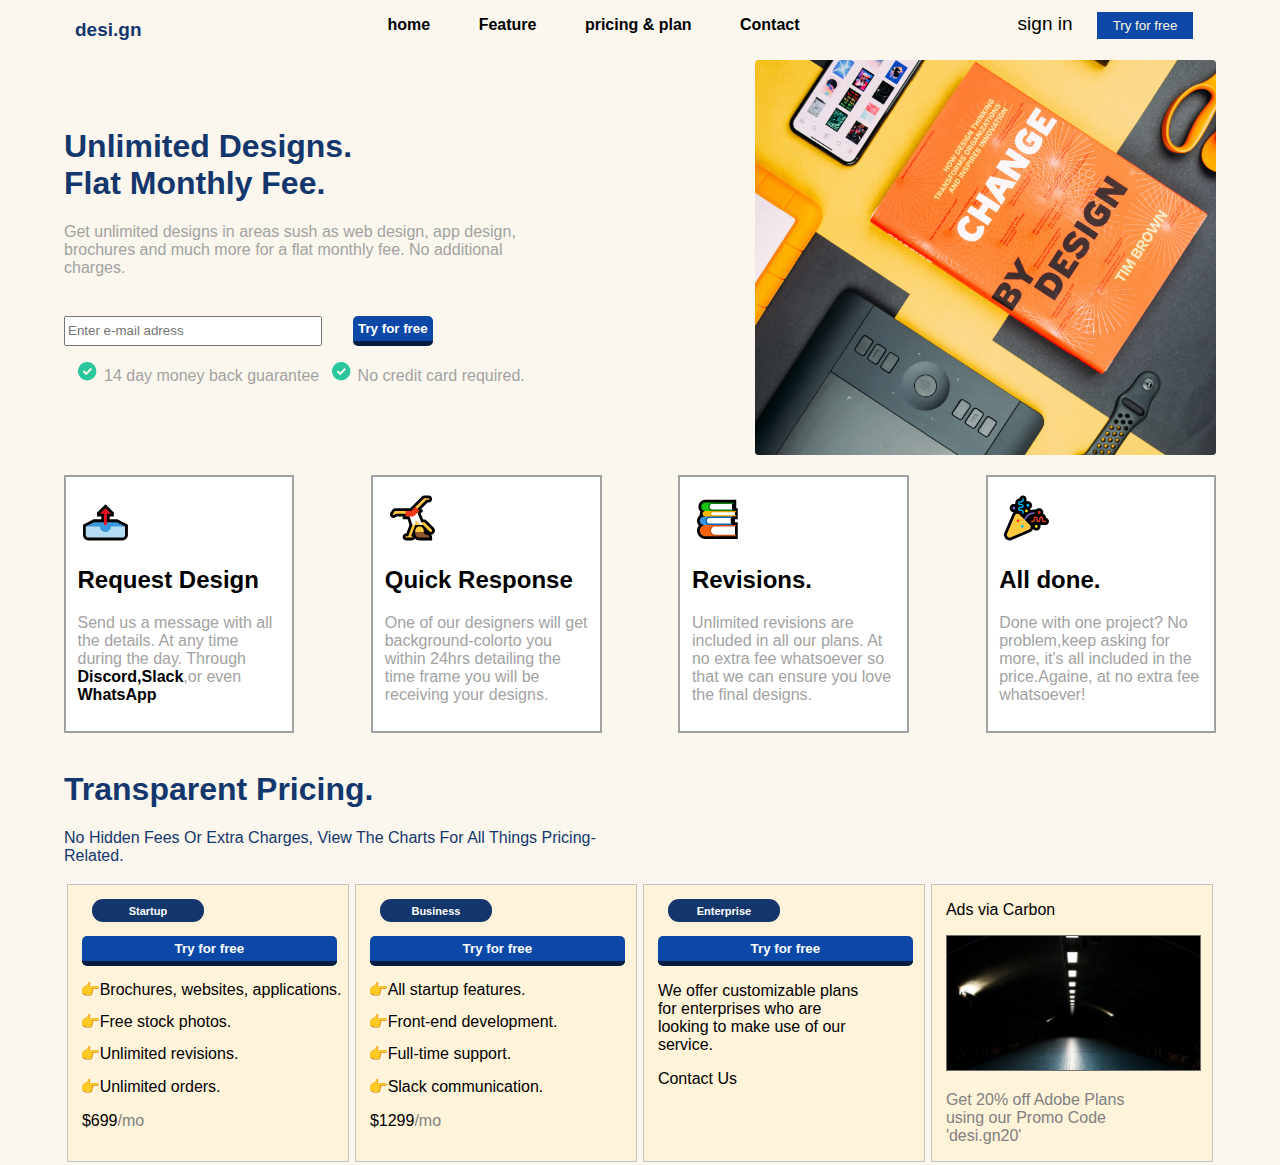
==== index.html @ df1950d9 "add header" ====
<!DOCTYPE html>
<html lang="en">

<head>
  <meta charset="UTF-8" />
  <meta http-equiv="X-UA-Compatible" content="IE=edge" />
  <meta name="viewport" content="width=device-width, initial-scale=1.0" />
  <title>Home</title>
  <link rel="stylesheet" href="Style.css" />
  <style>
    body {
      font-family: "Karla", sans-serif;
      background-color: #fbf7ee;
    }
  </style>
</head>

<body>
  <header>
    <div class="header-all">
      <p class="header-p"><b>desi.gn</b></p>
   
      <ul class="header-ul">
          <li><a href="">home</a></li>
          <li><a href="">Feature</a></li>
          <li><a href="">pricing & plan</a></li>
          <li><a href="">Contact</a></li>
      </ul>


<div class="header-button">
  <a class="header-link" href="#">sign in</a>
 <button class="header-b2">Try for free</button>
</div>

</div>
  </header>
  <main>
    <!-- Start first-half -->
    <div class="first-half">
      <div class="section1">
        <div class="box1">
          <div class="fh-p">
            <h1 class="headers">
              unlimited designs. <br />
              flat monthly fee.
            </h1>
            <p>
              Get unlimited designs in areas sush as web design, app design,
              brochures and much more for a flat monthly fee. No additional
              charges.
            </p>
          </div>

          <form action="">

            <input type="email" name="email_client" id="email" placeholder="Enter e-mail adress" />


            <input type="button" value="Try for free" class="btn" />
          </form>

          <div class="hint">
            <ul>
              <li>14 day money back guarantee</li>
              <li>No credit card required.</li>
            </ul>
          </div>
        </div>
        <div class="box2">
          <img src="images/BGHero.png" alt="design" />
        </div>
      </div>
      <div class="section2">
        <div class="card">
          <ul>
            <li>
              <img src="images\📤.png" alt="request" />
            </li>
            <li>
              <h2>Request Design</h2>
            </li>
            <li>
              <p class="fh-p">
                Send us a message with all the details. At any time during the
                day. Through <b>Discord,Slack</b>,or even <b>WhatsApp</b>
              </p>
            </li>
          </ul>
        </div>
        <div class="card">
          <ul>
            <li>
              <img src="images\🤸.png" alt="quick" />
            </li>
            <li>
              <h2>Quick Response</h2>
            </li>
            <li>
              <p class="fh-p">
                One of our designers will get background-colorto you within
                24hrs detailing the time frame you will be receiving your
                designs.
              </p>
            </li>
          </ul>
        </div>
        <div class="card">
          <ul>
            <li>
              <img src="images\📚.png" alt="revision" />
            </li>
            <li>
              <h2>Revisions.</h2>
            </li>
            <li>
              <p class="fh-p">
                Unlimited revisions are included in all our plans. At no extra
                fee whatsoever so that we can ensure you love the final
                designs.
              </p>
            </li>
          </ul>
        </div>
        <div class="card">
          <ul>
            <li>
              <img src="images\🎉.png" alt="Done" />
            </li>
            <li>
              <h2>All done.</h2>
            </li>
            <li>
              <p class="fh-p">
                Done with one project? No problem,keep asking for more, it's
                all included in the price.Againe, at no extra fee whatsoever!
              </p>
            </li>
          </ul>
        </div>
      </div>
    </div>
    <!-- end first second-half -->

    <div class="headers">
      <h1>Transparent Pricing.</h1>
      <p>
        No hidden fees or extra charges, view the charts for all things
        pricing-<br />related.
      </p>
    </div>
    <div class="second-half">
      <div class="Card Card1">
        <h3 class="Startup tcard ">Startup</h3>
        <button class="Try-for-free btn">Try for free</button>
        <ul>
          <li> &#128073Brochures, websites, applications.</li>
          <li> &#128073Free stock photos.</li>
          <li> &#128073Unlimited revisions.</li>
          <li> &#128073Unlimited orders.</li>
        </ul>
        <p>$699<span>/mo</span></p>
      </div>
      <div class="Card Card2">
        <h3 class="Startup tcard">Business</h3>
        <button class="Try-for-free btn">Try for free</button>
        <ul>
          <li>&#128073All startup features.</li>
          <li>&#128073Front-end development.</li>
          <li>&#128073Full-time support.</li>
          <li>&#128073Slack communication.</li>
        </ul>
        <p>$1299<span>/mo</span></p>
      </div>
      <div class="Card Card3">
        <h3 class="Startup tcard ">Enterprise</h3>
        <button class="Try-for-free btn">Try for free</button>
        <p>We offer customizable plans <br>
          for enterprises who are <br>
          looking to make use of our <br>
          service. </p>
        <p>Contact Us</p>
      </div>
      <div class="Card Card4">
        <div>
          <p>Ads via Carbon</p>
          <img src="images/ads.png" alt="">
          <p class="last-card">Get 20% off Adobe Plans<br>
            using our Promo Code<br>
            'desi.gn20'</p>
        </div>
      </div>
    </div>
    <!-- end second-half -->
  </main>
  <footer></footer>
</body>

</html>
---- Style.css ----
body {
  background-color: #fbf7ee;
}
.cmain-form {
  background-color: rgb(233, 222, 158);
}
.cmain-label {
  padding: 10px;
}
.cmain-label1 {
  padding-top: 40px;
  display: grid;
}
.cmain-label2 {
  display: grid;
  grid-template-columns: 1fr 1fr;
  grid-template-rows: 1fr;
}
.cmain-label3 {
  display: grid;
  padding-top: 10px;
}
.cmain-label4 {
  display: grid;
  padding-top: 10px;
}
.cmain-envoyer {
  background-color: deepskyblue;
  text-align: center;
  font-family: "Lucida Sans", "Lucida Sans Regular", "Lucida Grande",
    "Lucida Sans Unicode", Geneva, Verdana, sans-serif;
  font-weight: bolder;
  padding: 3px;
  margin-top: 10px;
}
.cmain {
  grid-template-columns: 1fr 1fr;
  grid-template-rows: 500px;
  display: grid;
  border: 1px solid black;
  width: 80%;
  margin: 0 auto;
}
@media (max-width: 500px){
    .cmain {
        grid-template-columns: 1fr ;
        grid-template-rows: 1fr 1fr;
        display: grid;
        border: 1px solid black;
        width: 100%;
        margin: 0 auto;
    }
    .cmain-contactus {
        background-color: rgb(255, 255, 255);
        padding: 20px ; 
        text-align: center;
        grid-row: 3;
        grid-column: 1;
        text-align: left;
    }
    
    /* .cmain-form {
        grid-row: 1;
        grid-column: 1;
        
    } */
}
.cmain-img {
  margin-top: 10px;
}
.cmain-img3 {
  margin-top: 10px;
}
.cmain-paragraphe {
  font-size: 110%;
  font-family: "Lucida Sans", "Lucida Sans Regular", "Lucida Grande",
    "Lucida Sans Unicode", Geneva, Verdana, sans-serif;
  font-weight: bolder;
  color: rgb(63, 30, 207);
}
.cmain-contactus{
    /* padding-top: 80px; */
}
.cmain-contactus {
  padding-top: 80px;
}
.cmain-icon {
  padding: 10px 20px;
  display: grid;
  grid-template-columns: 1fr 6fr;
}
.cmain-contactus {
    background-color: rgb(255, 255, 255);
    padding: 20px ; 
    text-align: center;
    grid-row: 1;
    grid-column: 1;
    text-align: left;
}
.cmain-contact {
  background-color: rgb(255, 255, 255);
  padding: 20px;
  text-align: center;
  grid-row: 1;
  grid-column: 1;
  text-align: left;
}

/* start second-half */
.second-half-p h1 {
  color: #13366d;
}
.second-half-p p {
  color: #a2a2a2;
}
.second-half {
  display: grid;
  grid-template-columns: repeat(4, 19%);
  justify-content: space-between;
}
.second-half .Card {
  border: 1px solid #c2c2c2;
  margin: 1%;
  background-color: #fff3d9;
}
.Card span {
  color: gray;
}
.Startup {
  border-radius: 5px;
  margin-left: 10%;
  margin-top: 5%;
  color: white;
}
.Try-for-free {
  width: 91%;
  margin-top: 5%;
  margin-left: 5%;
  display: block;
  color: #13366d;
  border-radius: 6px;
}
.Try-for-free:hover {
  color: #13366d;
  background-color: #fff3d9;
  border: 2px solid #13366d;
}
.Card ul {
  list-style-type: none;
  margin-top: 5%;
}
.Card li {
  margin-top: 5%;
  margin-left: -2%;
}
.tcard {
  background-color: #13366d;
  width: 40%;
  padding: 2%;
  border-radius: 11px;
  text-align: center;
  font-size: 11px;
  margin-left: 11px;
}
.Card1 p {
  margin-left: 12%;
}
.Card2 p {
  margin-left: 15%;
}
.Card p {
  margin-left: 5%;
}
.Card4 img {
  margin-left: 5%;
  width: 91%;
}

/* end second-half */
.second-half-p h1{
    color: #13366D;
    }
    .second-half-p p{
        color: #A2A2A2;
    }
    .second-half{
        display: grid;
        /* grid-template-columns: repeat(4,19%); */
        grid-template-columns: repeat(auto-fill,minmax(280px,1fr));

        justify-content: space-between;
      
    }
    .second-half .Card{
    border: 1px solid #C2C2C2;
    margin: 1%;
    background-color: #FFF3D9;
    }
    .Card span{
    color: gray;
    }
     .Startup{
     border-radius:5px;
     margin-left:10%;
     margin-top:5%;
     color:white;
    }
    .Try-for-free{   
      width:91%;
        margin-top:5%;
        margin-left:5%;
        display:block;
        color:#13366D;
        border-radius: 6px;
    }
    .Try-for-free:hover{
        color: #13366D;
        background-color:#FFF3D9;
        border: 2px solid #13366D; 
    }
    .Card ul{
        list-style-type: none;
        margin-top: 5%; 
        padding-left: 17px; 
        }
    .Card li{
        margin-top: 5%;
        /* margin-left:-15%; */
       
        }
    .tcard{
        background-color: #13366D;
        width: 40%;
        padding: 2%;
        border-radius: 11px;
        text-align: center;
        font-size: 11px;
        margin-left: 24px;
    }
    .Card1 p {
        margin-left: 12%;
             }
    .Card2 p
        {    
         margin-left: 15%;
        }
        .Card p
        { 
            margin-left: 5%;
             
        }
    .Card .last-card
        { 
            margin-left: 5%;
             color: grey;
        }
    .Card4 img{ 
        margin-left:5%;  
        width: 91%;
         }
    
    /* end second-half */

/* start first half */
.headers {
  color: #13366d;
  text-transform: capitalize;
}

main {
  width: 90%;
  margin: 0 auto;
  /* font-size: .5em; */
}
.first-half .section1 {
  display: flex;
  justify-content: space-between;
}
.first-half .box1 {
  /* width: 40%; */
  display: flex;
  flex-direction: column;
  margin-top: 4%;
  /* align-items: center; */
}
.first-half .box2 {
  /* width: 40%; */
}
.first-half .box2 img {
  width: 100%;

}
/* formulaire */
.first-half form {
  display: flex;
  justify-content: space-between;
  width: 80%;
}
.first-half input[type="email"] {
  min-width: 70%;
}

.fh-p {
  color: #a2a2a2;
}
.box1 .fh-p {
  margin-bottom: 5%;
}
.first-half #email {
  margin-right: 5%;
}
.btn {
  background-color: #0b48a8;
  color: white;
  font-weight: 700;
  padding: 5px;
  border: unset;
  border-bottom: 5px solid #041c40;
  border-radius: 5px;
}

.first-half .box1 ul {
  color: #a2a2a2;
  list-style-image: url("Checkmark.png");
  display: flex;
  flex-wrap: wrap;
  justify-content: space-between;
}

.first-half .section2 {
  display: flex;
  justify-content: space-between;
  flex-wrap: wrap;
}

.first-half .card ul {
  list-style-type: none;
  background-color: white;
  border: solid #a2a2a2 2px;
  padding-left: 0;
  padding: 5%;
}
.first-half .card {
  width: 20%;
  display: flex;
}
.first-half b {
  color: black;
}

/* end first half */
/* header */
* {
  box-sizing: border-box;
}
body {
  margin: 0;
  padding: 0;
}
.header-all {
  display: flex;
  justify-content: space-between;
  padding-left: 75px;
  padding-right: 75px;
}
.header-button {
  padding: 12px;
}
.header-ul {
  display: flex;
  width: 40%;
  justify-content: space-between;
  list-style: none;
}
.header-link {
  margin-right: 20px;
  text-decoration: none;
  color: black;
  font-size: 19px;
}
.header-b2 {
  padding: 6px;
  background-color: #0b48a8;
  width: 96px;
  color: cornsilk;
  border: none;
}
header li a {
  text-decoration: none;
  color: black;
  font-weight: 700;
}
.header-p {
  color: #13366d;
  font-size: 19px;
}

/* end header */
/* start responsive first-half */
@media (max-width:650px){
  
   .box1 , .box2{
     width: 100%;
   }
   
    .section1{
      display: flex;
        flex-direction: column;
       align-items: center;
    }
    .section2{
        flex-direction: column;
    }
   
    .first-half .card{
      width: 100%;
      align-self: center;
    }

}
@media (min-width:650px){
   
  .box1{
    width: 40%;
  }
  .box2{
    width: 40%;
  }

}
/* responsive first-half */
/* end first half */
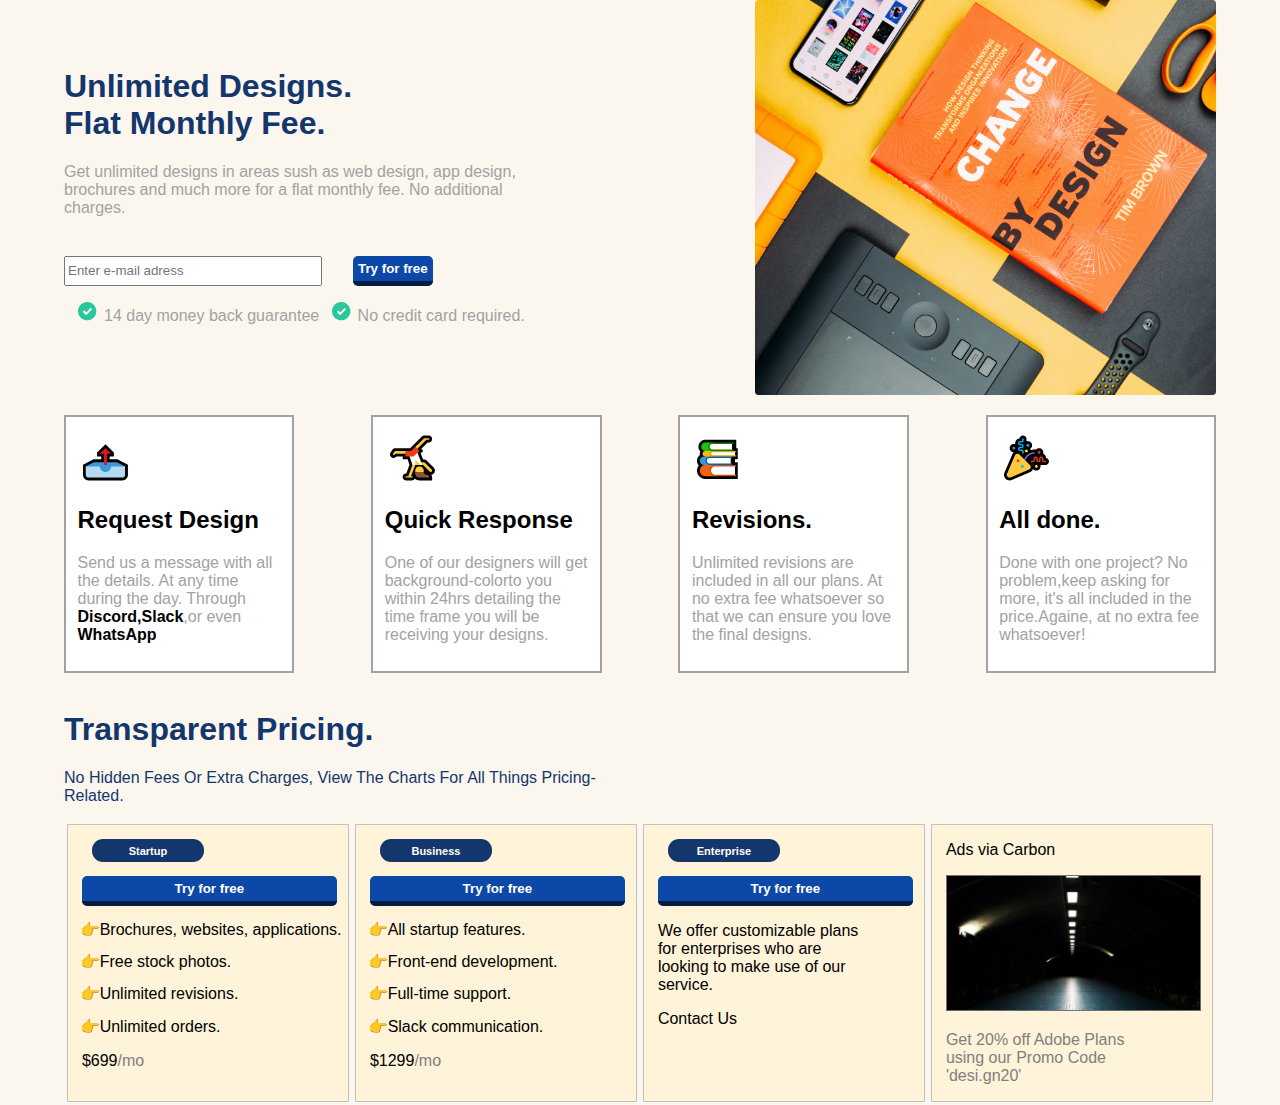
==== commit 4156e6c2: "add meta kw and meta ds for seo" ====
--- a/index.html
+++ b/index.html
@@ -5,6 +5,9 @@
   <meta charset="UTF-8" />
   <meta http-equiv="X-UA-Compatible" content="IE=edge" />
   <meta name="viewport" content="width=device-width, initial-scale=1.0" />
+  <meta name="description" content=" unlimited designs Get unlimited designs in areas sush as web design ">
+  <meta name="keywords" content="designs   unlimited designs Free stock photos  Unlimited revisions Full-time support">
+
   <title>Home</title>
   <link rel="stylesheet" href="Style.css" />
   <style>
@@ -16,25 +19,7 @@
 </head>
 
 <body>
-  <header>
-    <div class="header-all">
-      <p class="header-p"><b>desi.gn</b></p>
-   
-      <ul class="header-ul">
-          <li><a href="">home</a></li>
-          <li><a href="">Feature</a></li>
-          <li><a href="">pricing & plan</a></li>
-          <li><a href="">Contact</a></li>
-      </ul>
-
-
-<div class="header-button">
-  <a class="header-link" href="#">sign in</a>
- <button class="header-b2">Try for free</button>
-</div>
-
-</div>
-  </header>
+  <header></header>
   <main>
     <!-- Start first-half -->
     <div class="first-half">
@@ -68,14 +53,14 @@
           </div>
         </div>
         <div class="box2">
-          <img src="images/BGHero.png" alt="design" />
+          <img src="images/BGHero.png" alt="" />
         </div>
       </div>
       <div class="section2">
         <div class="card">
           <ul>
             <li>
-              <img src="images\📤.png" alt="request" />
+              <img src="images\📤.png" alt="" />
             </li>
             <li>
               <h2>Request Design</h2>
@@ -91,7 +76,7 @@
         <div class="card">
           <ul>
             <li>
-              <img src="images\🤸.png" alt="quick" />
+              <img src="images\🤸.png" alt="" />
             </li>
             <li>
               <h2>Quick Response</h2>
@@ -108,7 +93,7 @@
         <div class="card">
           <ul>
             <li>
-              <img src="images\📚.png" alt="revision" />
+              <img src="images\📚.png" alt="" />
             </li>
             <li>
               <h2>Revisions.</h2>
@@ -125,7 +110,7 @@
         <div class="card">
           <ul>
             <li>
-              <img src="images\🎉.png" alt="Done" />
+              <img src="images\🎉.png" alt="" />
             </li>
             <li>
               <h2>All done.</h2>
@@ -154,10 +139,10 @@
         <h3 class="Startup tcard ">Startup</h3>
         <button class="Try-for-free btn">Try for free</button>
         <ul>
-          <li> &#128073Brochures, websites, applications.</li>
-          <li> &#128073Free stock photos.</li>
-          <li> &#128073Unlimited revisions.</li>
-          <li> &#128073Unlimited orders.</li>
+          <li> &#128073;Brochures, websites, applications.</li>
+          <li> &#128073;Free stock photos.</li>
+          <li> &#128073;Unlimited revisions.</li>
+          <li> &#128073;Unlimited orders.</li>
         </ul>
         <p>$699<span>/mo</span></p>
       </div>
@@ -165,10 +150,10 @@
         <h3 class="Startup tcard">Business</h3>
         <button class="Try-for-free btn">Try for free</button>
         <ul>
-          <li>&#128073All startup features.</li>
-          <li>&#128073Front-end development.</li>
-          <li>&#128073Full-time support.</li>
-          <li>&#128073Slack communication.</li>
+          <li>&#128073;All startup features.</li>
+          <li>&#128073;Front-end development.</li>
+          <li>&#128073;Full-time support.</li>
+          <li>&#128073;Slack communication.</li>
         </ul>
         <p>$1299<span>/mo</span></p>
       </div>
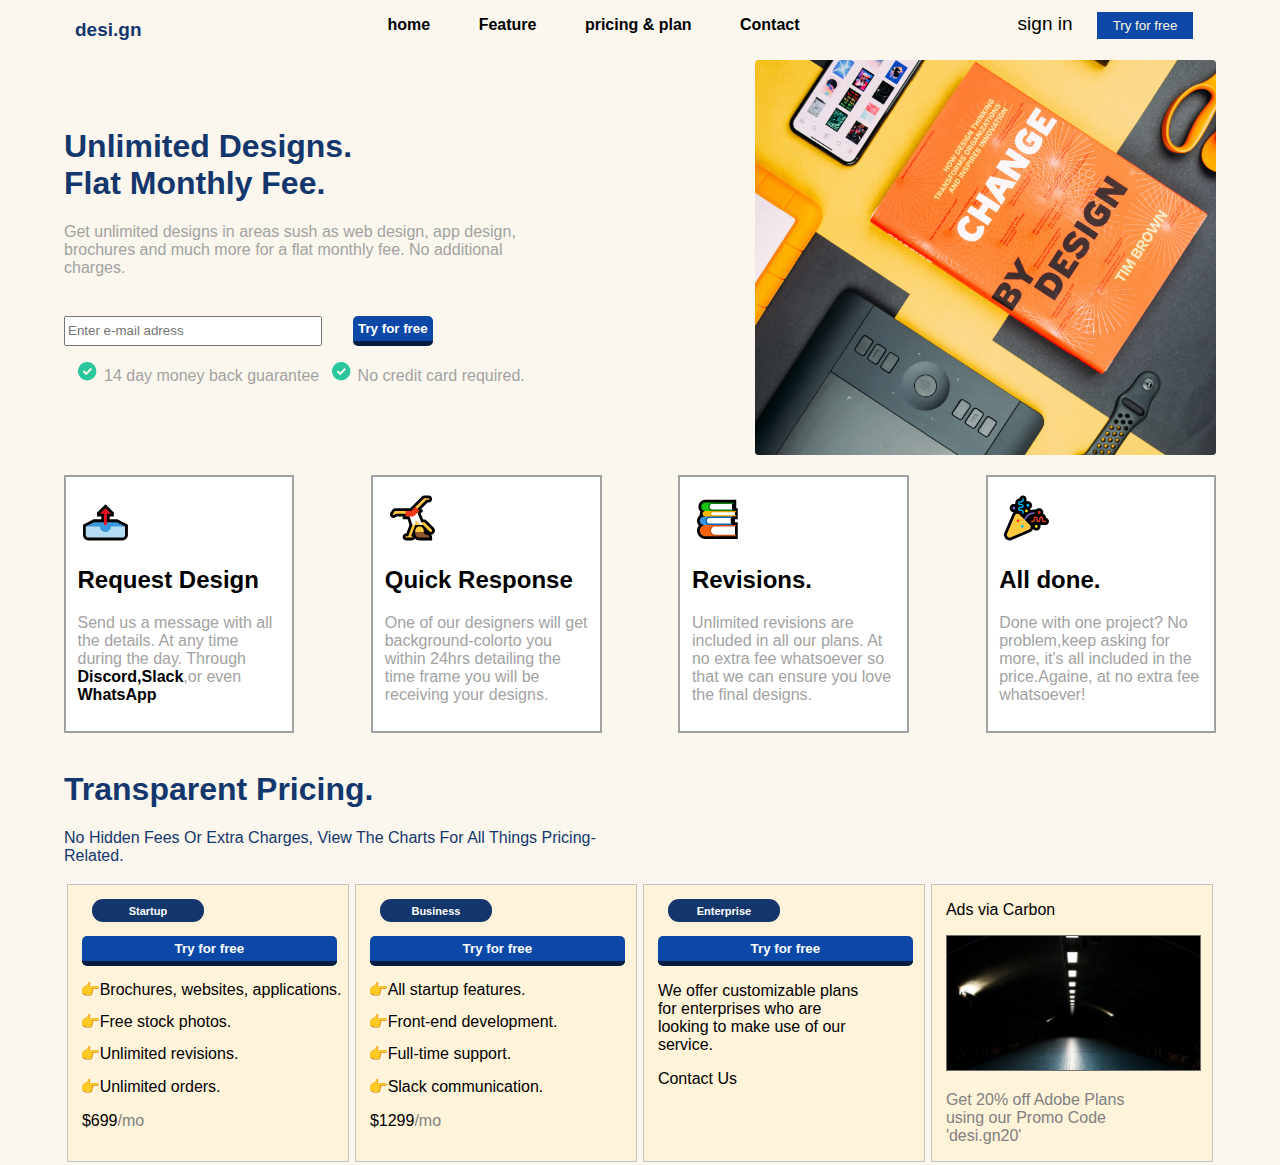
==== commit 9a4037be: "ajouter les lien header" ====
--- a/index.html
+++ b/index.html
@@ -5,9 +5,6 @@
   <meta charset="UTF-8" />
   <meta http-equiv="X-UA-Compatible" content="IE=edge" />
   <meta name="viewport" content="width=device-width, initial-scale=1.0" />
-  <meta name="description" content=" unlimited designs Get unlimited designs in areas sush as web design ">
-  <meta name="keywords" content="designs   unlimited designs Free stock photos  Unlimited revisions Full-time support">
-
   <title>Home</title>
   <link rel="stylesheet" href="Style.css" />
   <style>
@@ -19,7 +16,25 @@
 </head>
 
 <body>
-  <header></header>
+  <header>
+    <div class="header-all">
+      <p class="header-p"><b>desi.gn</b></p>
+   
+      <ul class="header-ul">
+          <li><a href="index.html">home</a></li>
+          <li><a href="">Feature</a></li>
+          <li><a href="">pricing & plan</a></li>
+          <li><a href="contact.html">Contact</a></li>
+      </ul>
+
+
+<div class="header-button">
+  <a class="header-link" href="#">sign in</a>
+ <button class="header-b2">Try for free</button>
+</div>
+
+</div>
+  </header>
   <main>
     <!-- Start first-half -->
     <div class="first-half">
@@ -37,7 +52,7 @@
             </p>
           </div>
 
-          <form action="">
+          <form>
 
             <input type="email" name="email_client" id="email" placeholder="Enter e-mail adress" />
 
@@ -53,14 +68,14 @@
           </div>
         </div>
         <div class="box2">
-          <img src="images/BGHero.png" alt="" />
+          <img src="BGHero.png" alt="design" />
         </div>
       </div>
       <div class="section2">
         <div class="card">
           <ul>
             <li>
-              <img src="images\📤.png" alt="" />
+              <img src="📤.png" alt="request" />
             </li>
             <li>
               <h2>Request Design</h2>
@@ -76,7 +91,7 @@
         <div class="card">
           <ul>
             <li>
-              <img src="images\🤸.png" alt="" />
+              <img src="🤸.png" alt="quick" />
             </li>
             <li>
               <h2>Quick Response</h2>
@@ -93,7 +108,7 @@
         <div class="card">
           <ul>
             <li>
-              <img src="images\📚.png" alt="" />
+              <img src="📚.png" alt="revision" />
             </li>
             <li>
               <h2>Revisions.</h2>
@@ -110,7 +125,7 @@
         <div class="card">
           <ul>
             <li>
-              <img src="images\🎉.png" alt="" />
+              <img src="🎉.png" alt="Done" />
             </li>
             <li>
               <h2>All done.</h2>
@@ -169,7 +184,7 @@
       <div class="Card Card4">
         <div>
           <p>Ads via Carbon</p>
-          <img src="images/ads.png" alt="">
+          <img src="ads.png" alt="">
           <p class="last-card">Get 20% off Adobe Plans<br>
             using our Promo Code<br>
             'desi.gn20'</p>
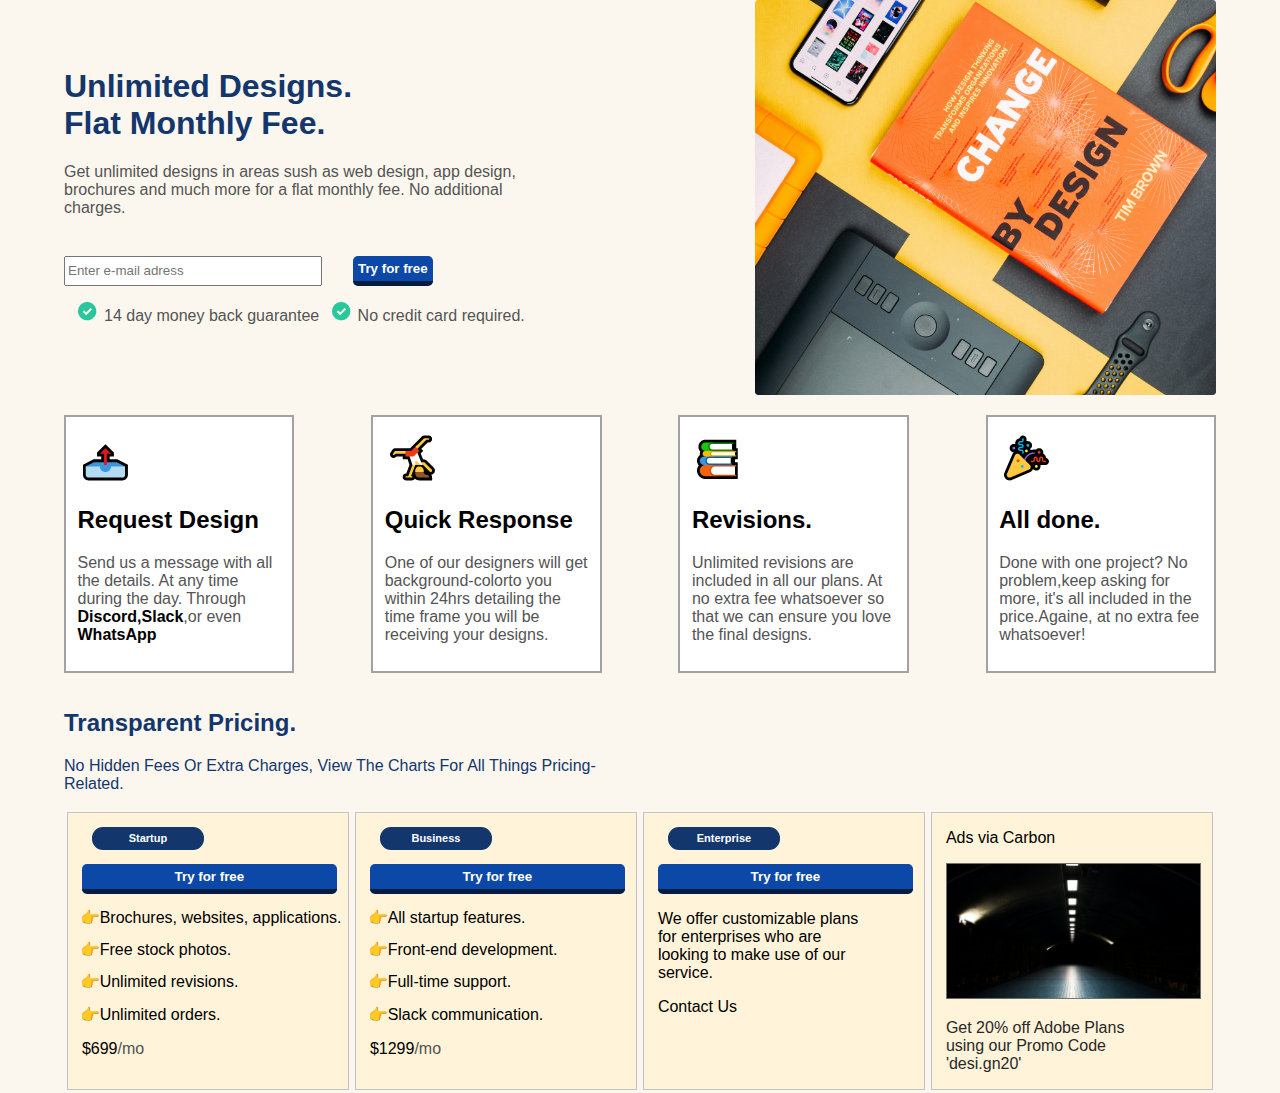
==== commit 838ac3f2: "solve ax" ====
--- a/index.html
+++ b/index.html
@@ -5,6 +5,9 @@
   <meta charset="UTF-8" />
   <meta http-equiv="X-UA-Compatible" content="IE=edge" />
   <meta name="viewport" content="width=device-width, initial-scale=1.0" />
+  <meta name="description" content=" unlimited designs Get unlimited designs in areas sush as web design ">
+  <meta name="keywords" content="designs   unlimited designs Free stock photos  Unlimited revisions Full-time support">
+
   <title>Home</title>
   <link rel="stylesheet" href="Style.css" />
   <style>
@@ -16,25 +19,7 @@
 </head>
 
 <body>
-  <header>
-    <div class="header-all">
-      <p class="header-p"><b>desi.gn</b></p>
-   
-      <ul class="header-ul">
-          <li><a href="index.html">home</a></li>
-          <li><a href="">Feature</a></li>
-          <li><a href="">pricing & plan</a></li>
-          <li><a href="contact.html">Contact</a></li>
-      </ul>
-
-
-<div class="header-button">
-  <a class="header-link" href="#">sign in</a>
- <button class="header-b2">Try for free</button>
-</div>
-
-</div>
-  </header>
+  <header></header>
   <main>
     <!-- Start first-half -->
     <div class="first-half">
@@ -45,14 +30,14 @@
               unlimited designs. <br />
               flat monthly fee.
             </h1>
-            <p>
+            <p class="color2-Ax">
               Get unlimited designs in areas sush as web design, app design,
               brochures and much more for a flat monthly fee. No additional
               charges.
             </p>
           </div>
 
-          <form>
+          <form action="">
 
             <input type="email" name="email_client" id="email" placeholder="Enter e-mail adress" />
 
@@ -61,27 +46,27 @@
           </form>
 
           <div class="hint">
-            <ul>
-              <li>14 day money back guarantee</li>
-              <li>No credit card required.</li>
+            <ul >
+              <li class="color2-Ax">14 day money back guarantee</li>
+              <li class="color2-Ax">No credit card required.</li>
             </ul>
           </div>
         </div>
         <div class="box2">
-          <img src="BGHero.png" alt="design" />
+          <img src="images/BGHero.png" alt="" />
         </div>
       </div>
       <div class="section2">
         <div class="card">
           <ul>
             <li>
-              <img src="📤.png" alt="request" />
+              <img src="images\📤.png" alt="" />
             </li>
             <li>
               <h2>Request Design</h2>
             </li>
             <li>
-              <p class="fh-p">
+              <p class="fh-p color-Ax">
                 Send us a message with all the details. At any time during the
                 day. Through <b>Discord,Slack</b>,or even <b>WhatsApp</b>
               </p>
@@ -91,13 +76,13 @@
         <div class="card">
           <ul>
             <li>
-              <img src="🤸.png" alt="quick" />
+              <img src="images\🤸.png" alt="" />
             </li>
             <li>
               <h2>Quick Response</h2>
             </li>
             <li>
-              <p class="fh-p">
+              <p class="fh-p color-Ax">
                 One of our designers will get background-colorto you within
                 24hrs detailing the time frame you will be receiving your
                 designs.
@@ -108,13 +93,13 @@
         <div class="card">
           <ul>
             <li>
-              <img src="📚.png" alt="revision" />
+              <img src="images\📚.png" alt="" />
             </li>
             <li>
               <h2>Revisions.</h2>
             </li>
             <li>
-              <p class="fh-p">
+              <p class="fh-p color-Ax">
                 Unlimited revisions are included in all our plans. At no extra
                 fee whatsoever so that we can ensure you love the final
                 designs.
@@ -125,13 +110,13 @@
         <div class="card">
           <ul>
             <li>
-              <img src="🎉.png" alt="Done" />
+              <img src="images\🎉.png" alt="" />
             </li>
             <li>
               <h2>All done.</h2>
             </li>
             <li>
-              <p class="fh-p">
+              <p class="fh-p color-Ax">
                 Done with one project? No problem,keep asking for more, it's
                 all included in the price.Againe, at no extra fee whatsoever!
               </p>
@@ -143,7 +128,7 @@
     <!-- end first second-half -->
 
     <div class="headers">
-      <h1>Transparent Pricing.</h1>
+      <h2>Transparent Pricing.</h2>
       <p>
         No hidden fees or extra charges, view the charts for all things
         pricing-<br />related.
@@ -159,7 +144,7 @@
           <li> &#128073;Unlimited revisions.</li>
           <li> &#128073;Unlimited orders.</li>
         </ul>
-        <p>$699<span>/mo</span></p>
+        <p>$699<span >/mo</span></p>
       </div>
       <div class="Card Card2">
         <h3 class="Startup tcard">Business</h3>
@@ -170,7 +155,7 @@
           <li>&#128073;Full-time support.</li>
           <li>&#128073;Slack communication.</li>
         </ul>
-        <p>$1299<span>/mo</span></p>
+        <p>$1299<span >/mo</span></p>
       </div>
       <div class="Card Card3">
         <h3 class="Startup tcard ">Enterprise</h3>
@@ -184,7 +169,7 @@
       <div class="Card Card4">
         <div>
           <p>Ads via Carbon</p>
-          <img src="ads.png" alt="">
+          <img src="images/ads.png" alt="">
           <p class="last-card">Get 20% off Adobe Plans<br>
             using our Promo Code<br>
             'desi.gn20'</p>
--- a/Style.css
+++ b/Style.css
@@ -197,7 +197,8 @@
     background-color: #FFF3D9;
     }
     .Card span{
-    color: gray;
+    /* color: gray; */
+    color: #525252;
     }
      .Startup{
      border-radius:5px;
@@ -252,7 +253,7 @@
     .Card .last-card
         { 
             margin-left: 5%;
-             color: grey;
+             color: #292828;;
         }
     .Card4 img{ 
         margin-left:5%;  
@@ -430,3 +431,10 @@
 }
 /* responsive first-half */
 /* end first half */
+.color-Ax{
+  color: #545454 ;
+}
+.color2-Ax{
+  color: #545454;
+}
+
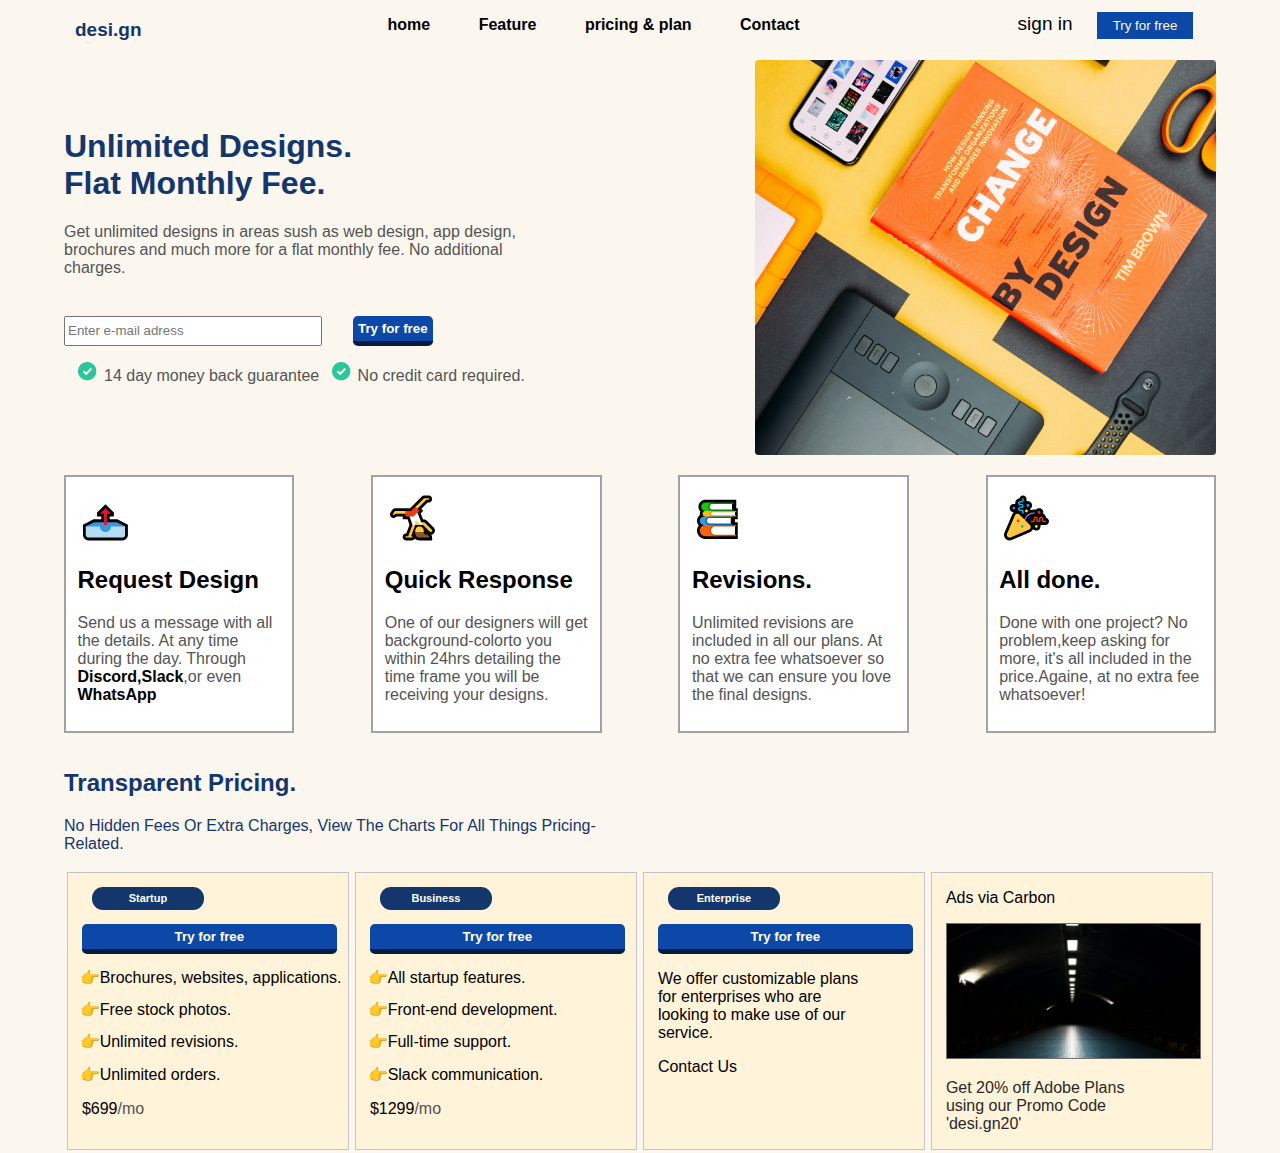
==== commit 24b37c4f: "Merge branch 'main' into secand-half-editCard" ====
--- a/index.html
+++ b/index.html
@@ -19,7 +19,25 @@
 </head>
 
 <body>
-  <header></header>
+  <header>
+    <div class="header-all">
+      <p class="header-p"><b>desi.gn</b></p>
+   
+      <ul class="header-ul">
+          <li><a href="index.html">home</a></li>
+          <li><a href="">Feature</a></li>
+          <li><a href="">pricing & plan</a></li>
+          <li><a href="contact.html">Contact</a></li>
+      </ul>
+
+
+<div class="header-button">
+  <a class="header-link" href="#">sign in</a>
+ <button class="header-b2">Try for free</button>
+</div>
+
+</div>
+  </header>
   <main>
     <!-- Start first-half -->
     <div class="first-half">
@@ -37,7 +55,7 @@
             </p>
           </div>
 
-          <form action="">
+          <form>
 
             <input type="email" name="email_client" id="email" placeholder="Enter e-mail adress" />
 
@@ -53,14 +71,14 @@
           </div>
         </div>
         <div class="box2">
-          <img src="images/BGHero.png" alt="" />
+          <img src="BGHero.png" alt="design" />
         </div>
       </div>
       <div class="section2">
         <div class="card">
           <ul>
             <li>
-              <img src="images\📤.png" alt="" />
+              <img src="📤.png" alt="request" />
             </li>
             <li>
               <h2>Request Design</h2>
@@ -76,7 +94,7 @@
         <div class="card">
           <ul>
             <li>
-              <img src="images\🤸.png" alt="" />
+              <img src="🤸.png" alt="quick" />
             </li>
             <li>
               <h2>Quick Response</h2>
@@ -93,7 +111,7 @@
         <div class="card">
           <ul>
             <li>
-              <img src="images\📚.png" alt="" />
+              <img src="📚.png" alt="revision" />
             </li>
             <li>
               <h2>Revisions.</h2>
@@ -110,7 +128,7 @@
         <div class="card">
           <ul>
             <li>
-              <img src="images\🎉.png" alt="" />
+              <img src="🎉.png" alt="Done" />
             </li>
             <li>
               <h2>All done.</h2>
@@ -169,7 +187,7 @@
       <div class="Card Card4">
         <div>
           <p>Ads via Carbon</p>
-          <img src="images/ads.png" alt="">
+          <img src="ads.png" alt="">
           <p class="last-card">Get 20% off Adobe Plans<br>
             using our Promo Code<br>
             'desi.gn20'</p>
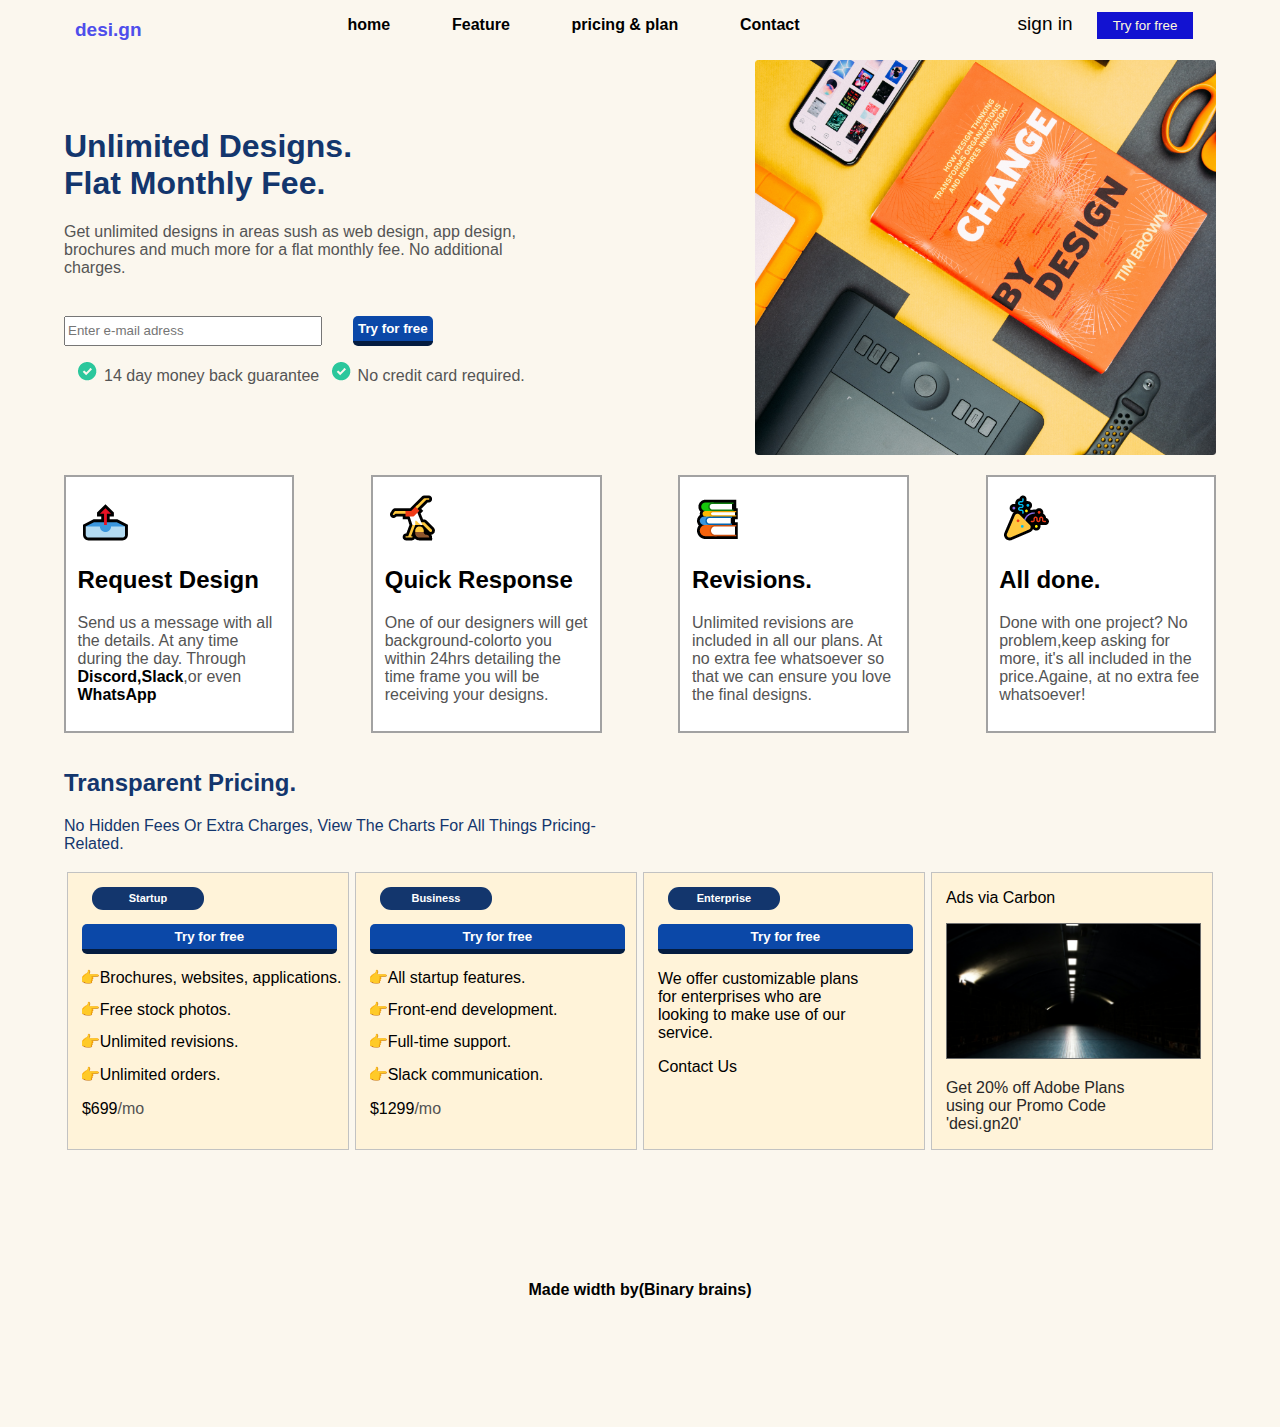
==== commit ccfb1515: "Ajouter footer" ====
--- a/index.html
+++ b/index.html
@@ -196,7 +196,11 @@
     </div>
     <!-- end second-half -->
   </main>
-  <footer></footer>
+  <footer>
+    <div style="font-weight: 700; text-align: center; margin: 10% 0">
+      Made width by(Binary brains)
+    </div>
+  </footer>
 </body>
 
 </html>--- a/Style.css
+++ b/Style.css
@@ -1,9 +1,7 @@
 body {
   background-color: #fbf7ee;
 }
-.cmain-form {
-  background-color: rgb(233, 222, 158);
-}
+
 .cmain-label {
   padding: 10px;
 }
@@ -25,22 +23,62 @@
   padding-top: 10px;
 }
 .cmain-envoyer {
-  background-color: deepskyblue;
+  background-color: #0B48A8;
   text-align: center;
   font-family: "Lucida Sans", "Lucida Sans Regular", "Lucida Grande",
     "Lucida Sans Unicode", Geneva, Verdana, sans-serif;
-  font-weight: bolder;
+  font-weight: bolder; 
+  color: white;
   padding: 3px;
   margin-top: 10px;
 }
+.cmain-text {
+    color: #0B48A8;
+    font-weight: bolder;
+}
+.cmain-img {
+    margin-top: 10px;
+  }
+  .cmain-img3 {
+    margin-top: 10px;
+  }
+  .cmain-paragraphe {
+    font-size: 110%;
+    font-family: "Lucida Sans", "Lucida Sans Regular", "Lucida Grande",
+      "Lucida Sans Unicode", Geneva, Verdana, sans-serif;
+    font-weight: bolder;
+    color: rgb(63, 30, 207);
+  }
+  
+  .cmain-contactus {
+    padding-top: 80px;
+  }
+  .cmain-icon {
+    padding: 10px 20px;
+    display: grid;
+    grid-template-columns: 1fr 6fr;
+  }
+  
 .cmain {
   grid-template-columns: 1fr 1fr;
   grid-template-rows: 500px;
   display: grid;
-  border: 1px solid black;
+  border-width: 1px;
+  border-color: black;
+  border-style:outset;
+  border-left: none;
+  border-top: none;
   width: 80%;
   margin: 0 auto;
 }
+.cmain-contactus {
+    background-color: rgb(255, 255, 255);
+    padding: 20px ; 
+   
+}
+.cmain-form {
+    background-color: #FFF3D9;
+  }
 @media (max-width: 500px){
     .cmain {
         grid-template-columns: 1fr ;
@@ -50,61 +88,19 @@
         width: 100%;
         margin: 0 auto;
     }
+
     .cmain-contactus {
         background-color: rgb(255, 255, 255);
         padding: 20px ; 
         text-align: center;
-        grid-row: 3;
+        grid-row: 2;
         grid-column: 1;
         text-align: left;
     }
-    
-    /* .cmain-form {
-        grid-row: 1;
-        grid-column: 1;
-        
-    } */
-}
-.cmain-img {
-  margin-top: 10px;
-}
-.cmain-img3 {
-  margin-top: 10px;
-}
-.cmain-paragraphe {
-  font-size: 110%;
-  font-family: "Lucida Sans", "Lucida Sans Regular", "Lucida Grande",
-    "Lucida Sans Unicode", Geneva, Verdana, sans-serif;
-  font-weight: bolder;
-  color: rgb(63, 30, 207);
-}
-.cmain-contactus{
-    /* padding-top: 80px; */
-}
-.cmain-contactus {
-  padding-top: 80px;
-}
-.cmain-icon {
-  padding: 10px 20px;
-  display: grid;
-  grid-template-columns: 1fr 6fr;
-}
-.cmain-contactus {
-    background-color: rgb(255, 255, 255);
-    padding: 20px ; 
-    text-align: center;
-    grid-row: 1;
-    grid-column: 1;
-    text-align: left;
-}
-.cmain-contact {
-  background-color: rgb(255, 255, 255);
-  padding: 20px;
-  text-align: center;
-  grid-row: 1;
-  grid-column: 1;
-  text-align: left;
-}
+}
+
+
+
 
 /* start second-half */
 .second-half-p h1 {
@@ -131,6 +127,9 @@
   margin-left: 10%;
   margin-top: 5%;
   color: white;
+}
+.cmain-titre{
+    text-align: center;
 }
 .Try-for-free {
   width: 91%;
@@ -271,22 +270,17 @@
 main {
   width: 90%;
   margin: 0 auto;
-  /* font-size: .5em; */
 }
 .first-half .section1 {
   display: flex;
   justify-content: space-between;
 }
 .first-half .box1 {
-  /* width: 40%; */
   display: flex;
   flex-direction: column;
   margin-top: 4%;
-  /* align-items: center; */
-}
-.first-half .box2 {
-  /* width: 40%; */
-}
+}
+
 .first-half .box2 img {
   width: 100%;
 
@@ -324,14 +318,13 @@
   color: #a2a2a2;
   list-style-image: url("Checkmark.png");
   display: flex;
-  flex-wrap: wrap;
   justify-content: space-between;
+
 }
 
 .first-half .section2 {
   display: flex;
   justify-content: space-between;
-  flex-wrap: wrap;
 }
 
 .first-half .card ul {
@@ -350,64 +343,117 @@
 }
 
 /* end first half */
-/* header */
-* {
-  box-sizing: border-box;
-}
-body {
-  margin: 0;
-  padding: 0;
-}
-.header-all {
-  display: flex;
-  justify-content: space-between;
-  padding-left: 75px;
-  padding-right: 75px;
-}
-.header-button {
-  padding: 12px;
-}
-.header-ul {
-  display: flex;
-  width: 40%;
-  justify-content: space-between;
-  list-style: none;
-}
-.header-link {
-  margin-right: 20px;
-  text-decoration: none;
-  color: black;
-  font-size: 19px;
-}
-.header-b2 {
-  padding: 6px;
-  background-color: #0b48a8;
-  width: 96px;
-  color: cornsilk;
-  border: none;
-}
-header li a {
-  text-decoration: none;
-  color: black;
-  font-weight: 700;
-}
-.header-p {
-  color: #13366d;
-  font-size: 19px;
-}
-
+/*start header */
+*{
+    box-sizing: border-box;
+    
+}
+body{
+    margin: 0;
+    padding: 0;
+    font-family: sans-serif;
+}
+.header-all{
+    display: flex;
+    justify-content: space-between;
+    padding-left: 75px;
+    padding-right: 75px;
+}
+.header-button{
+ 
+ 
+   padding:12px;
+
+}
+.header-ul{
+    display: flex;
+    width: 40%;
+    justify-content: space-between;
+    list-style: none; 
+    padding: 0;
+ 
+   
+}
+.header-link{
+    margin-right: 20px;
+    text-decoration: none;
+    color: black;
+    font-size: 19px;
+}
+.header-b2{
+    padding: 6px;
+    background-color: rgb(18, 18, 209);
+    width: 96px;
+    color: cornsilk;
+    border: none;
+}
+.header-ul li a{
+
+ text-decoration: none;
+    color: black;
+    font-weight: 700;
+}
+.header-ul li a:hover{
+    background-color: #13366D;
+    text-decoration: none;
+    color: white;
+    display: block;
+
+}
+
+.header-p{
+color: rgb(78, 78, 235);
+font-size: 19px;
+
+}
+@media (max-width:500px){
+    .header-all{
+        display: flex;
+        flex-direction: column;
+        flex-wrap: wrap;
+        align-items: center;
+        text-align: center;
+        
+    }
+    .header-ul{
+        display: flex;
+        flex-direction: column;
+        width: 200px;
+        height: 130px;
+        justify-content: space-between;
+
+        
+    }
+    .header-button{
+        display: flex;
+        flex-direction: column;
+
+     
+    }
+    .header-b2{
+        margin-top: 9px;
+    }
+    .header-link{
+        margin-right: 2px;
+        text-decoration: none;
+        color: black;
+        font-size: 15px;
+    }
+
+}
 /* end header */
+
 /* start responsive first-half */
+/* 650 et moins */
 @media (max-width:650px){
   
-   .box1 , .box2{
+   .box1 ,
+   .box2{
      width: 100%;
    }
-   
     .section1{
-      display: flex;
+      
         flex-direction: column;
-       align-items: center;
     }
     .section2{
         flex-direction: column;
@@ -415,15 +461,11 @@
    
     .first-half .card{
       width: 100%;
-      align-self: center;
     }
 
 }
 @media (min-width:650px){
-   
-  .box1{
-    width: 40%;
-  }
+  .box1,
   .box2{
     width: 40%;
   }
